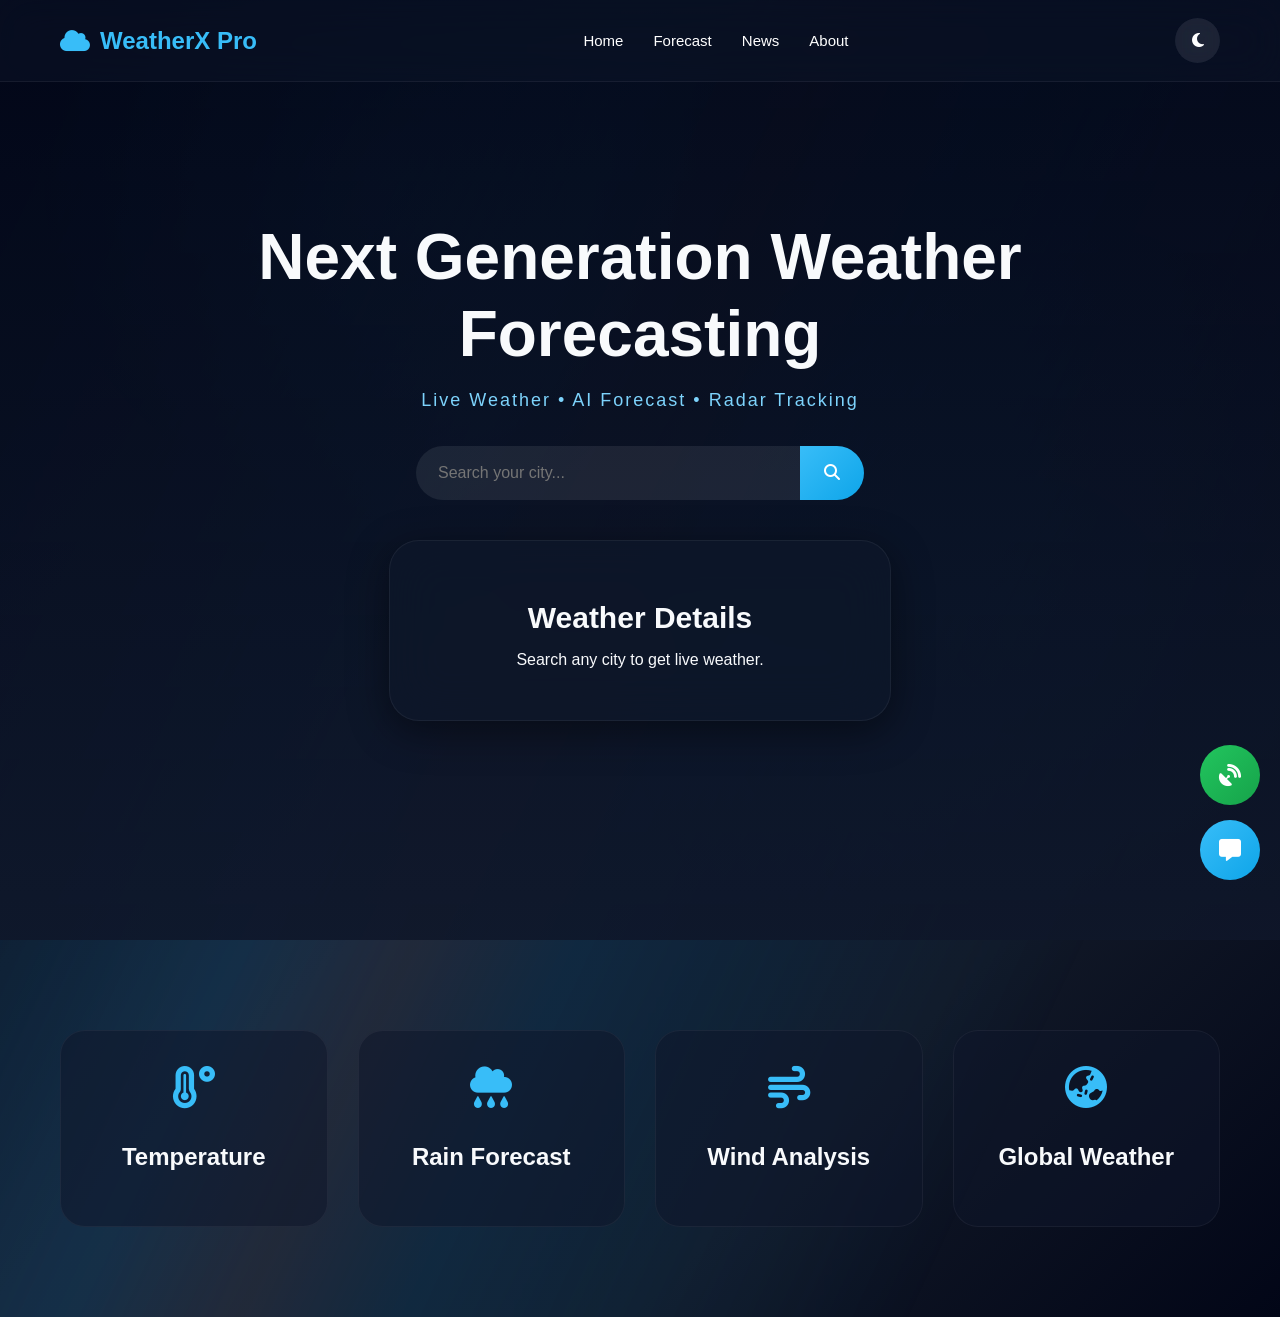
==== index.html @ f48b0336 "first" ====
<!DOCTYPE html>
<html lang="en">
<head>

<meta charset="UTF-8">
<meta name="viewport" content="width=device-width, initial-scale=1.0">

<title>WeatherX Pro</title>

<link rel="stylesheet" href="style.css">

<script defer src="script.js"></script>

<link rel="stylesheet"
href="https://cdnjs.cloudflare.com/ajax/libs/font-awesome/6.5.1/css/all.min.css">

</head>

<body>
<div class="cloud cloud1"></div>
<div class="cloud cloud2"></div>
<div class="cloud cloud3"></div>
<!-- NAVBAR -->

<nav>

    <!-- LOGO -->

    <div class="logo">

        <i class="fa-solid fa-cloud"></i>

        WeatherX Pro

    </div>

    <!-- NAV LINKS -->

    <div class="nav-links">

        <a href="index.html">Home</a>

        <a href="forecast.html">Forecast</a>

        <a href="news.html">News</a>

        <a href="about.html">About</a>

    </div>

    <!-- THEME BUTTON -->

    <button class="theme-toggle" onclick="toggleTheme()">

        <i class="fa-solid fa-moon"></i>

    </button>

</nav>

<!-- HERO SECTION -->

<section class="hero">

    <div class="hero-content">

        <h1>
            Next Generation Weather Forecasting
        </h1>

        <p class="typing">
            Live Weather • AI Forecast • Radar Tracking
        </p>

        <!-- SEARCH -->

        <div class="search-box">

            <input
            type="text"
            id="city"
            placeholder="Search your city...">

            <button onclick="getWeather()">

                <i class="fa-solid fa-magnifying-glass"></i>

            </button>

        </div>

        <!-- WEATHER CARD -->

        <div class="weather-card" id="weatherResult">

            <h2>Weather Details</h2>

            <p>
                Search any city to get live weather.
            </p>

        </div>

    </div>

</section>

<!-- FEATURES -->

<section class="features">

    <div class="feature-card">

        <i class="fa-solid fa-temperature-high"></i>

        <h2>Temperature</h2>

    </div>

    <div class="feature-card">

        <i class="fa-solid fa-cloud-rain"></i>

        <h2>Rain Forecast</h2>

    </div>

    <div class="feature-card">

        <i class="fa-solid fa-wind"></i>

        <h2>Wind Analysis</h2>

    </div>

    <div class="feature-card">

        <i class="fa-solid fa-earth-asia"></i>

        <h2>Global Weather</h2>

    </div>

</section>

<!-- RADAR BUTTON -->

<div class="radar-btn" onclick="toggleRadar()">

    <i class="fa-solid fa-satellite-dish"></i>

</div>

<!-- RADAR POPUP -->

<div class="radar-popup" id="radarPopup">

    <div class="radar-header">

        <span>Live Radar</span>

        <button onclick="toggleRadar()">✖</button>

    </div>

    <iframe
    src="https://embed.windy.com/embed2.html?lat=28.6139&lon=77.2090&zoom=5&overlay=rain"
    frameborder="0">
    </iframe>

</div>

<!-- CHATBOT ICON -->

<div class="chatbot-icon" onclick="toggleChat()">

    <i class="fa-solid fa-message"></i>

</div>

<!-- CHAT POPUP -->

<div class="chat-popup" id="chatPopup">

    <div class="chat-header">

        <span>Weather AI</span>

        <button onclick="toggleChat()">✖</button>

    </div>

    <div class="chat-box" id="chatBox">

        <div class="bot-message">

            Hello 👋 Ask me anything about weather.

        </div>

    </div>

    <div class="chat-input">

        <input
        type="text"
        id="userInput"
        placeholder="Ask weather question...">

        <button onclick="sendMessage()">

            Send

        </button>

    </div>

</div>

</body>
</html>
---- style.css ----
/* =========================
   GLOBAL
========================= */

body{
margin:0;
font-family:'Poppins',sans-serif;
background:linear-gradient(135deg,#020617,#071122,#0f172a,#111827,#020617);
color:#f8fafc;
overflow-x:hidden;
transition:.4s;

/* PAGE LOAD */
animation:pageFade 1.2s ease;
}

/* PAGE ANIMATION */

@keyframes pageFade{
0%{
opacity:0;
transform:scale(1.03);
}
100%{
opacity:1;
transform:scale(1);
}
}


body::before{
content:"";
position:fixed;
top:-50%;
left:-50%;
width:200%;
height:200%;

background:
linear-gradient(
115deg,
transparent 20%,
rgba(56,189,248,.05) 35%,
rgba(56,189,248,.15) 45%,
rgba(255,255,255,.08) 50%,
rgba(14,165,233,.12) 55%,
transparent 70%
);

animation:lightMove 8s linear infinite;

z-index:-2;
pointer-events:none;
filter:blur(10px);
}


/* GLOW LAYER */

body::after{
content:"";
position:fixed;
top:0;
left:0;
width:100%;
height:100%;

background:
radial-gradient(circle at 30% 20%,rgba(56,189,248,.12),transparent 30%),
radial-gradient(circle at 80% 70%,rgba(14,165,233,.10),transparent 35%);

animation:glowMove 6s ease-in-out infinite alternate;

z-index:-3;
pointer-events:none;
}

/* MOVING LIGHT */

@keyframes lightMove{

0%{
transform:
translateX(-20%)
translateY(-10%)
rotate(0deg);
}

100%{
transform:
translateX(20%)
translateY(10%)
rotate(360deg);
}

}

/* GLOW EFFECT */

@keyframes glowMove{

0%{
transform:scale(1);
opacity:.6;
}

100%{
transform:scale(1.1);
opacity:1;
}

}

/* ================= GLOBAL NAVBAR (ALL PAGES SAME) ================= */

nav{
position:fixed;
top:0;
left:0;
width:100%;
display:flex;
justify-content:space-between;
align-items:center;
padding:18px 60px;
background:rgba(15,23,42,.45);
backdrop-filter:blur(20px);
border-bottom:1px solid rgba(255,255,255,.06);
z-index:1000;
box-sizing:border-box;
}

/* LOGO */
.logo{
display:flex;
align-items:center;
gap:10px;
font-size:24px;
font-weight:700;
color:#38bdf8;
}

/* LINKS */
.nav-links{
display:flex;
align-items:center;
gap:30px;
}

.nav-links a{
text-decoration:none;
color:white;
font-size:15px;
font-weight:500;
position:relative;
transition:.3s;
}

.nav-links a::after{
content:"";
position:absolute;
left:0;
bottom:-6px;
width:0%;
height:2px;
background:#38bdf8;
transition:.3s;
}

.nav-links a:hover{
color:#38bdf8;
}

.nav-links a:hover::after{
width:100%;
}

/* THEME BUTTON */
.theme-toggle{
width:45px;
height:45px;
border:none;
border-radius:50%;
background:rgba(255,255,255,.08);
backdrop-filter:blur(10px);
color:white;
font-size:16px;
cursor:pointer;
transition:.3s;
}

.theme-toggle:hover{
transform:scale(1.08);
background:rgba(255,255,255,.15);
}

/* ================= DARK / LIGHT MODE ================= */

.light-mode nav{
background:rgba(255,255,255,.6);
border-bottom:1px solid rgba(0,0,0,.08);
}

.light-mode .nav-links a{
color:#0f172a;
}

.light-mode .theme-toggle{
background:rgba(15,23,42,.08);
color:#0f172a;
}

/* =========================
   LIGHT MODE
========================= */

.light-mode{
background:linear-gradient(135deg,#dbeafe,#f8fafc,#e0f2fe);
color:#0f172a;
}

.light-mode .hero{
background:
linear-gradient(rgba(255,255,255,.7),rgba(255,255,255,.6)),
url("https://images.unsplash.com/photo-1504608524841-42fe6f032b4b");
background-size:cover;
background-position:center;
}

.light-mode .weather-card,
.light-mode .feature-card,
.light-mode .chat-popup,
.light-mode .radar-popup{
background:rgba(255,255,255,.55);
color:#0f172a;
}

/* =========================
   HERO
========================= */

.hero{
height:100vh;

display:flex;
justify-content:center;
align-items:center;

text-align:center;
padding:20px;

background:
linear-gradient(rgba(2,6,23,.85),rgba(15,23,42,.9)),
url("https://images.unsplash.com/photo-1504608524841-42fe6f032b4b");

background-size:cover;
background-position:center;
}

.hero-content h1{
font-size:64px;
max-width:850px;
margin:auto;
line-height:1.2;
}

.typing{
margin-top:18px;
font-size:18px;
color:#7dd3fc;
letter-spacing:2px;
}

/* =========================
   SEARCH
========================= */

.search-box{
margin-top:35px;
display:flex;
justify-content:center;
align-items:center;
}

.search-box input{
width:340px;
padding:18px 22px;

border:none;
outline:none;

border-radius:40px 0 0 40px;

background:rgba(255,255,255,.08);

color:white;

font-size:16px;
}

.search-box button{
padding:18px 24px;

border:none;
cursor:pointer;

font-size:16px;

color:white;

border-radius:0 40px 40px 0;

background:linear-gradient(135deg,#38bdf8,#0ea5e9);

transition:.3s;
}

.search-box button:hover{
transform:scale(1.05);
}

/* =========================
   WEATHER CARD
========================= */

.weather-card{
margin:40px auto 0;

max-width:430px;

padding:35px;

border-radius:30px;

background:rgba(15,23,42,.65);

backdrop-filter:blur(25px);

border:1px solid rgba(255,255,255,.06);

box-shadow:0 10px 40px rgba(0,0,0,.45);
}

.weather-card h2{
font-size:30px;
margin-bottom:15px;
}
.weather-container {
  opacity: 0;
  transform: translateY(20px);
  animation: fadeIn 1s ease forwards;
}

@keyframes fadeIn {
  to {
    opacity: 1;
    transform: translateY(0);
  }
}

/* =========================
   FEATURES
========================= */

.features{
display:grid;

grid-template-columns:
repeat(auto-fit,minmax(220px,1fr));

gap:30px;

padding:90px 60px;
}

.feature-card{
padding:35px;

text-align:center;

border-radius:25px;

background:rgba(15,23,42,.55);

border:1px solid rgba(255,255,255,.05);

transition:.3s;
}

.feature-card:hover{
transform:translateY(-10px);
}

.feature-card i{
font-size:42px;
color:#38bdf8;
margin-bottom:15px;
}

/* =========================
   FLOAT BUTTONS
========================= */

.chatbot-icon,
.radar-btn{
position:fixed;
right:20px;

width:60px;
height:60px;

border-radius:50%;

display:flex;
justify-content:center;
align-items:center;

cursor:pointer;

z-index:999;

font-size:22px;

color:white;

transition:.3s;
}

.chatbot-icon{
bottom:20px;

background:linear-gradient(135deg,#38bdf8,#0ea5e9);
}

.radar-btn{
bottom:95px;

background:linear-gradient(135deg,#22c55e,#16a34a);
}

.chatbot-icon:hover,
.radar-btn:hover{
transform:scale(1.1);
}

/* =========================
   POPUPS
========================= */

.chat-popup,
.radar-popup{
position:fixed;

top:50%;
left:50%;

transform:translate(-50%,-50%);

width:90%;
max-width:500px;

display:none;
flex-direction:column;

overflow:hidden;

z-index:1000;

border-radius:25px;

background:rgba(15,23,42,.95);

backdrop-filter:blur(25px);
}

.radar-popup{
height:75%;
max-width:950px;
}

.chat-header,
.radar-header{
display:flex;
justify-content:space-between;
align-items:center;

padding:15px 20px;

font-weight:600;

background:linear-gradient(135deg,#38bdf8,#0ea5e9);
}

.radar-header{
background:linear-gradient(135deg,#22c55e,#16a34a);
}

.chat-header button,
.radar-header button{
background:none;
border:none;

color:white;

font-size:18px;

cursor:pointer;
}

/* CHAT */

.chat-box{
height:250px;
overflow-y:auto;
padding:15px;
}

.bot-message{
padding:12px 15px;
border-radius:15px;
background:#1e293b;
}

/* INPUT */

.chat-input{
display:flex;
}

.chat-input input{
flex:1;
padding:14px;
border:none;
outline:none;
}

.chat-input button{
padding:14px 20px;
border:none;
background:#38bdf8;
color:white;
cursor:pointer;
}

/* RADAR */

.radar-popup iframe{
width:100%;
height:100%;
border:none;
}



/* =========================
   RESPONSIVE
========================= */

@media(max-width:768px){

nav{
padding:16px 20px;
}

.logo{
font-size:20px;
}

.nav-links{
gap:15px;
}

.nav-links a{
font-size:14px;
}

.hero-content h1{
font-size:38px;
}

.search-box input{
width:220px;
}

.features{
padding:50px 20px;
}

.card {
  animation: float 3s ease-in-out infinite;
}

@keyframes float {
  0% { transform: translateY(0px); }
  50% { transform: translateY(-10px); }
  100% { transform: translateY(0px); }
}

}
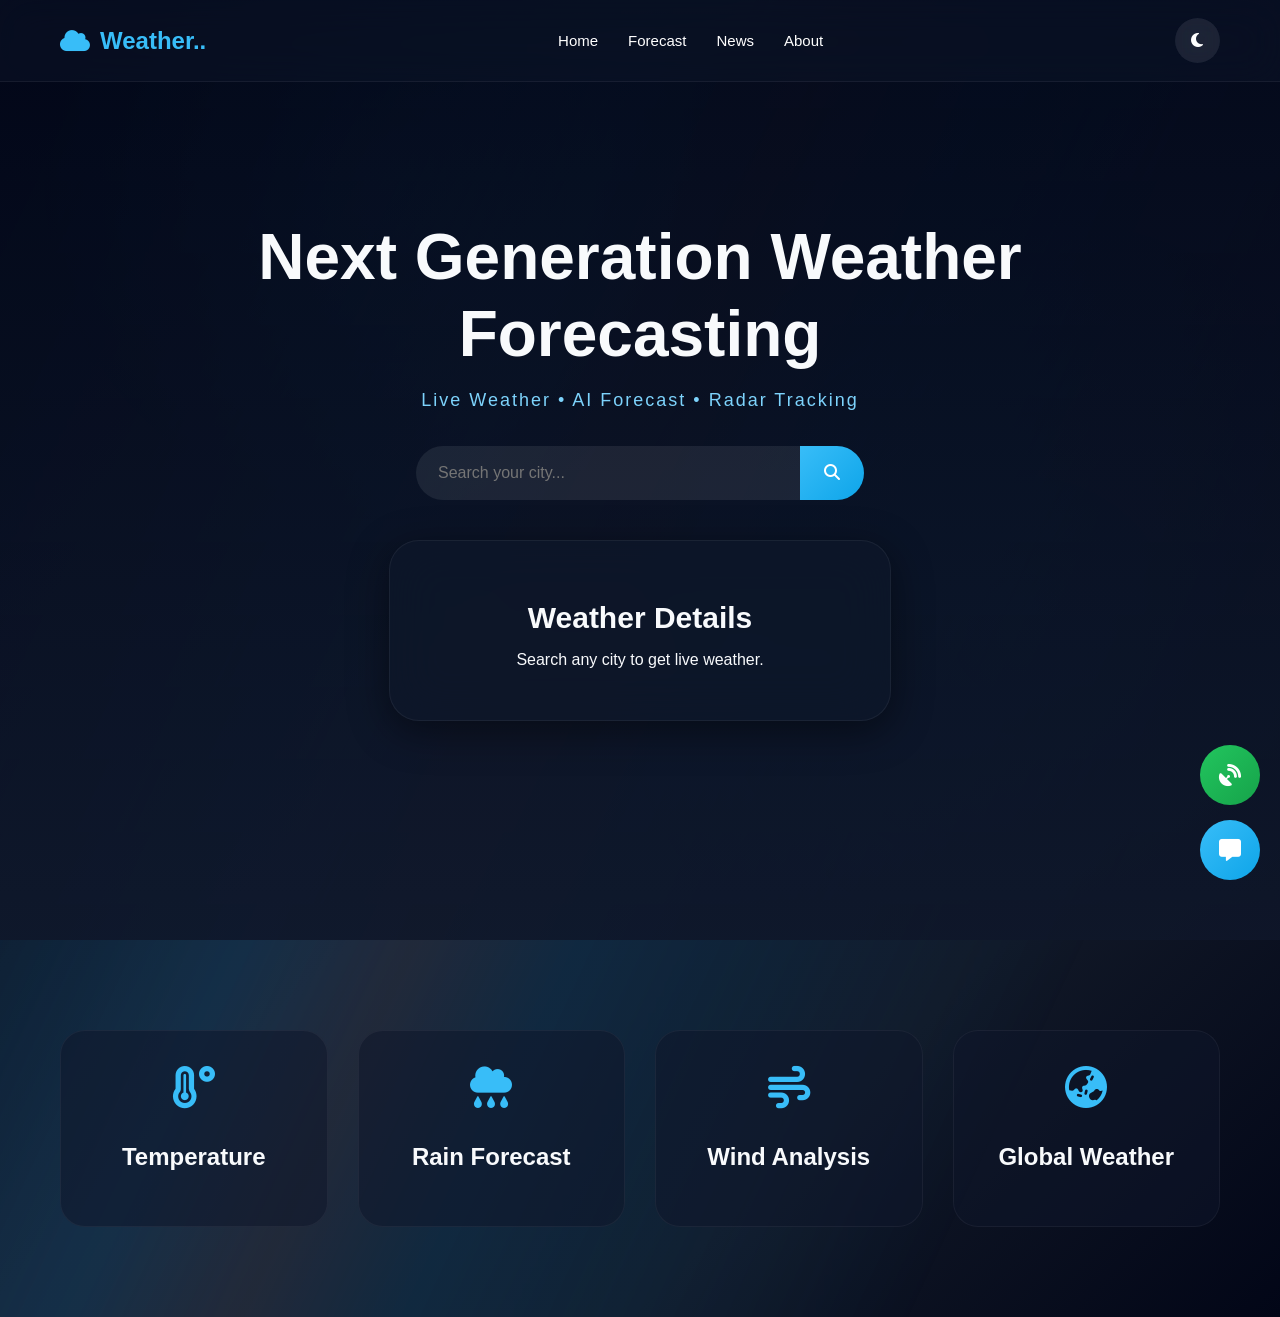
==== commit 6e5960f9: "weather" ====
--- a/index.html
+++ b/index.html
@@ -30,7 +30,7 @@
 
         <i class="fa-solid fa-cloud"></i>
 
-        WeatherX Pro
+        Weather..
 
     </div>
 
